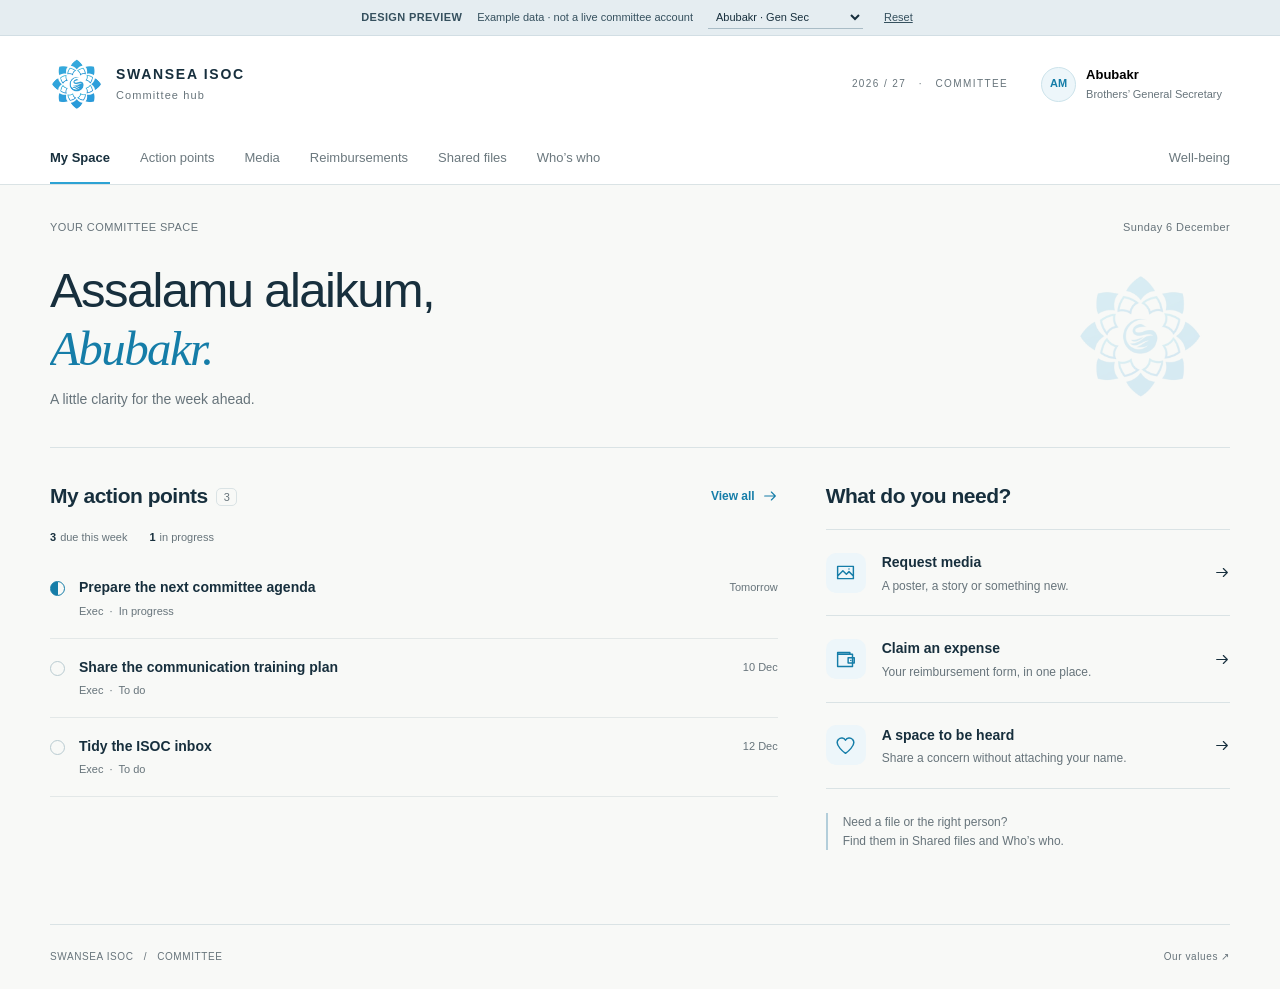
==== site/demo.html @ cf70d507 "Add tested public committee-hub V2 source and supplied artwork" ====
<!doctype html>
<html lang="en-GB">
<head>
<meta charset="utf-8"><meta name="viewport" content="width=device-width, initial-scale=1, viewport-fit=cover">
<meta name="theme-color" content="#172f3d"><meta name="robots" content="noindex,nofollow">
<meta name="description" content="Swansea ISOC committee workspace.">
<title>Committee hub · Swansea ISOC</title>
<link rel="icon" href="assets/favicon.png">
<link rel="stylesheet" href="hub.css?v=2">
<script>window.HUB_CONFIG = Object.freeze({mode:'demo',edition:'2026 / 27'});</script><script src="hub.js?v=2" defer></script>
</head>
<body>
<a class="skip" href="#main">Skip to content</a>
<div id="preview-bar" hidden></div>
<div id="app"><section class="loading"><img src="assets/isoc-emblem.png" alt="Swansea ISOC" width="80" height="80"><p>Opening your space…</p></section></div>
<dialog id="dialog" aria-labelledby="dialog-title"><div class="dialog-top"><span class="eyebrow" id="dialog-caption">SWANSEA ISOC</span><button class="icon-btn" id="close-dialog" aria-label="Close">×</button></div><div id="dialog-body"></div></dialog>
<div id="toast" class="toast" role="status" aria-live="polite" hidden></div>
<noscript><p class="no-script">Please enable JavaScript to use the committee hub.</p></noscript>
</body></html>
---- site/hub.css ----
:root{--ink:#172f3d;--muted:#67747b;--blue:#157da8;--sky:#2da3d4;--pale:#edf6fa;--paper:#f8f9f7;--line:#dae3e5;--white:#fff;--green:#347260;--red:#a04943;--amber:#8a6425;--font:'Aptos','Segoe UI',-apple-system,BlinkMacSystemFont,Arial,sans-serif;--radius:12px}
*{box-sizing:border-box}html{scroll-behavior:smooth}body{margin:0;color:var(--ink);font:15px/1.55 var(--font);background:var(--paper);-webkit-font-smoothing:antialiased}button,input,select,textarea{font:inherit}button,a,input,select,textarea{-webkit-tap-highlight-color:transparent}button{cursor:pointer}button:disabled{cursor:not-allowed;opacity:.6}button,a{touch-action:manipulation}a{color:inherit}a,button{outline-offset:4px}a:focus-visible,button:focus-visible,input:focus-visible,select:focus-visible,textarea:focus-visible{outline:3px solid #1d96c4;outline-offset:3px}[hidden]{display:none!important}h1,h2,h3,p{margin-top:0}h1{font-weight:500;line-height:1.1;letter-spacing:-1.6px}h2{font-size:21px;letter-spacing:-.5px;font-weight:600}h3{font-size:16px;font-weight:600}p{margin-bottom:14px}.ico{width:21px;height:21px;fill:none;stroke:currentColor;stroke-width:1.65;stroke-linecap:round;stroke-linejoin:round;flex-shrink:0}.wrap{width:min(1180px,calc(100% - 80px));margin:0 auto}.skip{position:absolute;top:-60px;left:20px;background:white;padding:12px;z-index:200}.skip:focus{top:10px}.eyebrow{font-size:10px;letter-spacing:1.9px;font-weight:700;text-transform:uppercase;color:var(--muted)}.muted{color:var(--muted)}.small{font-size:12px;color:var(--muted)}.loading{min-height:100vh;display:grid;align-content:center;justify-content:center;justify-items:center;gap:20px}.loading img{object-fit:contain}.preview-bar{background:#e5edf1;border-bottom:1px solid #d2dee4;color:#35505e;font-size:11px;min-height:34px;display:flex;align-items:center;justify-content:center;gap:15px;padding:6px 15px}.preview-bar strong{font-weight:700;letter-spacing:.35px}.preview-bar select{border:0;border-bottom:1px solid #a9bcc6;background:transparent;color:var(--ink);font-size:11px;padding:4px 19px 4px 4px;max-width:155px}.preview-bar button{border:0;background:none;font-size:11px;color:#35505e;text-decoration:underline}.brand-header{background:#fff;border-bottom:1px solid var(--line)}.masthead{height:96px;display:flex;justify-content:space-between;align-items:center;gap:25px}.brand{display:flex;align-items:center;gap:13px;text-decoration:none}.brand img{width:53px;height:53px;object-fit:contain}.brand strong{font-size:14px;letter-spacing:1.7px;display:block}.brand small{display:block;font-size:11px;letter-spacing:1.1px;color:var(--muted);margin-top:2px}.masthead-right{display:flex;align-items:center;gap:25px}.edition{font-size:10px;letter-spacing:1.4px;color:var(--muted)}.profile-btn{display:flex;align-items:center;gap:10px;border:none;background:none;padding:8px;text-align:left}.profile-btn strong{display:block;font-size:13px}.profile-btn small{display:block;color:var(--muted);font-size:11px}.avatar{width:35px;height:35px;border-radius:50%;display:inline-flex;align-items:center;justify-content:center;background:var(--pale);color:var(--blue);font-size:11px;font-weight:700;border:1px solid #cce3eb;flex-shrink:0}.nav{display:flex;align-items:center;gap:30px;min-height:52px}.nav a{text-decoration:none;font-size:13px;color:#6b787e;border-bottom:2px solid transparent;padding:16px 0 14px;white-space:nowrap}.nav a.active{color:var(--ink);border-color:var(--sky);font-weight:600}.nav a:hover{color:var(--blue)}.nav .right{margin-left:auto}.page{padding-top:34px;padding-bottom:60px;min-height:65vh}.breadcrumb{font-size:11px;color:var(--muted);letter-spacing:.4px;margin-bottom:24px;display:flex;justify-content:space-between;gap:15px}.greeting{position:relative;display:flex;justify-content:space-between;align-items:center;padding:4px 0 36px;border-bottom:1px solid var(--line);overflow:hidden}.greeting h1{font-size:clamp(34px,4vw,49px);max-width:720px;margin-bottom:13px}.greeting h1 span{color:var(--blue);display:block;font-family:Georgia,'Times New Roman',serif;font-style:italic;font-weight:400;margin-top:4px}.greeting p{color:var(--muted);font-size:14px;margin:0}.greeting-logo{width:130px;height:130px;opacity:.16;object-fit:contain;margin-right:25px}.home-grid{display:grid;grid-template-columns:minmax(0,1.8fr) minmax(270px,1fr);gap:48px;padding-top:32px}.section-top{display:flex;justify-content:space-between;align-items:center;gap:18px;margin-bottom:17px}.section-top h2{margin:0}.text-link{color:var(--blue);display:inline-flex;align-items:center;gap:7px;font-size:12px;font-weight:600;border:0;background:none;text-decoration:none;padding:6px 0;white-space:nowrap}.text-link .ico{width:16px;height:16px}.count{font-size:11px;font-weight:500;border:1px solid var(--line);border-radius:5px;padding:2px 7px;vertical-align:middle;margin-left:8px;color:var(--muted)}.tasks-summary{display:flex;gap:22px;color:var(--muted);font-size:11px;margin-bottom:13px}.tasks-summary strong{color:var(--ink);margin-right:4px;font-weight:600}.task-row{display:flex;align-items:flex-start;gap:14px;width:100%;border:0;border-bottom:1px solid #e3e8e8;text-align:left;background:transparent;padding:18px 0;color:var(--ink)}.task-row:hover .task-title{color:var(--blue)}.task-dot{width:15px;height:15px;border-radius:50%;border:1.5px solid #b9cbd1;flex-shrink:0;margin-top:4px}.task-dot.progress{border-color:var(--blue);background:linear-gradient(90deg,var(--blue) 50%,transparent 50%)}.task-dot.review{border-color:#af893c;background:#fcf0d6}.task-dot.done{border-color:var(--green);background:var(--green)}.task-title{font-size:14px;line-height:1.45;font-weight:600;display:block}.task-meta{font-size:11px;color:var(--muted);display:block;margin-top:5px}.task-copy{min-width:0;flex:1}.due{font-size:11px;white-space:nowrap;padding-top:2px;color:var(--muted)}.due.late{color:var(--red)}.shortcut-list{border-top:1px solid var(--line)}.shortcut{display:flex;align-items:center;gap:16px;padding:20px 0;border-bottom:1px solid var(--line);text-decoration:none}.shortcut:hover strong{color:var(--blue)}.shortcut-mark{display:flex;align-items:center;justify-content:center;width:40px;height:40px;flex-shrink:0;background:var(--pale);border-radius:10px;color:var(--blue)}.shortcut strong{font-size:14px;font-weight:600}.shortcut p{font-size:12px;color:var(--muted);margin:3px 0 0}.shortcut>.ico{margin-left:auto;width:16px}.aside-note{border-left:2px solid #b3ceda;margin-top:24px;padding-left:15px;font-size:12px;color:var(--muted)}.footer{padding:24px 0;border-top:1px solid var(--line);display:flex;justify-content:space-between;gap:20px;font-size:10px;letter-spacing:.6px;color:var(--muted)}.footer a{text-decoration:none}.page-heading{display:flex;justify-content:space-between;align-items:center;gap:24px;margin-bottom:26px}.page-heading h1{font-size:38px;margin-bottom:10px}.page-heading p{color:var(--muted);font-size:13px;margin:0;max-width:650px}.button{display:inline-flex;align-items:center;justify-content:center;gap:8px;padding:11px 18px;border:1px solid var(--blue);border-radius:7px;background:var(--blue);color:#fff;text-decoration:none;font-size:12px;font-weight:600;min-height:44px}.button .ico{width:17px;height:17px}.button.secondary{background:#fff;border-color:var(--line);color:var(--ink)}.button.tertiary{background:transparent;border-color:transparent;color:var(--muted)}.button.danger{background:#fff;color:var(--red);border-color:#dfbcb8}.button:hover:not(:disabled){filter:brightness(.96)}.tabs{display:flex;gap:24px;border-bottom:1px solid var(--line);margin-bottom:22px;overflow:auto}.tabs button{padding:12px 0;color:var(--muted);border:0;border-bottom:2px solid transparent;background:none;white-space:nowrap;font-size:13px;min-height:44px}.tabs button.active{color:var(--ink);border-color:var(--blue);font-weight:600}.toolbar{display:flex;align-items:center;gap:12px;margin-bottom:22px;flex-wrap:wrap}.searchbox{display:flex;align-items:center;gap:9px;flex:1;min-width:190px;padding:0 12px;background:#fff;border:1px solid var(--line);border-radius:7px}.searchbox input{padding:11px 0;border:0;outline:0;background:none;width:100%;color:var(--ink);font-size:13px}.searchbox .ico{width:17px;color:var(--muted)}select.control{background:#fff;border:1px solid var(--line);border-radius:7px;padding:11px 30px 11px 12px;color:var(--ink);font-size:12px;max-width:100%}.view-toggle{display:flex;border:1px solid var(--line);border-radius:7px;overflow:hidden;background:#fff}.view-toggle button{border:0;border-radius:0;padding:10px;background:#fff;min-height:42px;color:var(--muted)}.view-toggle button.active{background:var(--pale);color:var(--blue)}.view-toggle .ico{width:18px}.board{display:grid;grid-template-columns:repeat(4,minmax(0,1fr));gap:18px}.lane{border-top:2px solid #cbd6da;padding:14px 0}.lane.progress{border-color:var(--blue)}.lane.review{border-color:#b89956}.lane.done{border-color:var(--green)}.lane h2{font-size:13px;font-weight:600;letter-spacing:0;display:flex;justify-content:space-between;margin-bottom:16px}.lane h2 span{color:var(--muted);font-size:11px;font-weight:400}.task-card{display:block;background:#fff;border:1px solid var(--line);border-radius:9px;text-align:left;width:100%;padding:16px;margin-bottom:12px;color:var(--ink)}.task-card:hover{border-color:#9abdcf;box-shadow:0 3px 12px #12354808}.task-card .eyebrow{font-size:9px;letter-spacing:1px}.task-card h3{font-size:13px;line-height:1.5;margin:8px 0 16px}.task-card-bottom{display:flex;align-items:center;justify-content:space-between;gap:8px}.task-card-bottom .avatar{width:26px;height:26px;font-size:9px}.blocker{font-size:10px;background:#fff4e4;color:#7f5b2a;padding:5px 7px;margin:10px 0;border-radius:4px}.empty-lane{font-size:12px;color:#93a0a7;padding:15px 0}.empty{padding:35px;border:1px dashed #cdd9df;border-radius:10px;color:var(--muted);text-align:center;font-size:13px}.empty h3{color:var(--ink);margin-bottom:8px}.action-list{background:#fff;border:1px solid var(--line);border-radius:10px;padding:0 20px}.action-list .task-row:last-child{border:0}.badge{display:inline-flex;align-items:center;border-radius:4px;background:#edf1f3;color:#506975;font-size:10px;font-weight:500;padding:3px 7px}.badge.review{background:#fff0d8;color:#8a652b}.badge.done{background:#e9f4ee;color:#327461}.badge.progress{background:#eaf4fb;color:#217da4}.panel{background:white;border:1px solid var(--line);border-radius:var(--radius);padding:26px}.panel p:last-child{margin-bottom:0}.split{display:grid;grid-template-columns:minmax(0,1.6fr) minmax(260px,1fr);gap:28px}.panel h2{font-size:20px}.note{font-size:12px;border-left:2px solid #9fc6d6;padding:9px 13px;color:#4c6875;background:#f3f8fa;margin:18px 0}.note.warn{border-color:#b79860;background:#fff8ed;color:#795e36}.note p{margin:0}.form-frame{border:0;width:100%;height:1050px;background:white;border-radius:8px}.embed-head{display:flex;justify-content:space-between;align-items:center;gap:20px;margin-bottom:20px}.embed-head h2{margin:0}.embedded{padding:20px;min-height:500px}.resource-row{display:flex;align-items:center;gap:13px;padding:16px 0;border-bottom:1px solid var(--line)}.resource-row:last-child{border:0}.resource-row p{font-size:12px;margin:4px 0 0;color:var(--muted)}.resource-row h3{font-size:13px;margin:0}.resource-row .button{margin-left:auto;font-size:11px;padding:8px 12px}.document-icon{display:flex;align-items:center;justify-content:center;background:#edf5f7;color:var(--blue);width:38px;height:44px;flex-shrink:0;border:1px solid #d5e5ec;border-radius:6px}.form-grid{display:grid;grid-template-columns:1fr 1fr;gap:18px}.field.full{grid-column:1/-1}label{display:block;font-size:12px;font-weight:600;margin-bottom:7px;color:var(--ink)}input.field-input,textarea.field-input,select.field-input{display:block;width:100%;border:1px solid #cad6dc;border-radius:7px;background:white;color:var(--ink);padding:11px;font-size:13px}textarea.field-input{resize:vertical;min-height:110px;line-height:1.6}.field-input:disabled{background:#f2f5f6;color:#758791}.help-text{font-size:11px;margin:5px 0 0;color:var(--muted)}.form-actions{display:flex;justify-content:flex-end;gap:10px;margin-top:24px}.privacy{display:flex;align-items:flex-start;gap:12px;font-size:12px;padding:16px;background:#eff6f3;color:#3e6857;border-radius:8px;margin-bottom:24px}.privacy p{margin:0}.finance-stats{display:flex;gap:45px;border-bottom:1px solid var(--line);padding-bottom:22px;margin-bottom:24px}.finance-stats strong{display:block;font-size:27px;font-weight:500}.finance-stats span{font-size:11px;color:var(--muted)}.simple-table{width:100%;border-collapse:collapse;font-size:12px}.simple-table th{text-align:left;font-size:10px;text-transform:uppercase;letter-spacing:1px;color:var(--muted);font-weight:600;padding:12px 10px;border-bottom:1px solid var(--line)}.simple-table td{padding:16px 10px;border-bottom:1px solid #edf0f0}.table-scroll{overflow-x:auto}.status-choice{border:1px solid var(--line);background:white;border-radius:5px;padding:6px;font-size:11px;max-width:130px}.folder-grid{display:grid;grid-template-columns:repeat(4,minmax(0,1fr));gap:16px;margin-bottom:28px}.folder{border:1px solid var(--line);background:#fff;border-radius:10px;padding:20px;text-align:left;color:var(--ink);min-height:130px}.folder>.ico{color:#74aac2;width:28px;height:28px}.folder strong{display:block;font-size:13px;margin-top:12px}.folder small{display:block;color:var(--muted);font-size:11px;margin-top:4px}.folder.active{background:var(--pale);border-color:#9ac8da}.file-grid{display:grid;grid-template-columns:repeat(3,minmax(0,1fr));gap:18px}.file-tile{border:1px solid var(--line);background:#fff;border-radius:9px;overflow:hidden;text-align:left;padding:0;color:var(--ink)}.file-thumb{background:var(--pale);height:130px;display:flex;align-items:center;justify-content:center;position:relative}.file-thumb .ico{width:35px;height:35px;color:#6ea4bb}.file-tile .file-name{padding:14px;font-size:13px;display:block}.file-tile small{display:block;color:var(--muted);font-size:11px;margin-top:5px}.crumbs{display:flex;gap:10px;align-items:center;margin-bottom:24px;font-size:12px}.crumbs button{border:0;background:none;padding:5px;color:var(--blue)}.people-grid{display:grid;grid-template-columns:repeat(3,minmax(0,1fr));gap:20px}.person{border-top:2px solid #c5dce7;background:#fff;padding:24px;border-radius:0 0 8px 8px}.person h2{font-size:17px;margin:16px 0 3px}.person .role{color:var(--blue);font-size:12px;margin-bottom:16px}.person p{font-size:12px;color:var(--muted)}.person ul{padding-left:16px;font-size:12px;color:#4f646e}.value-list{display:grid;grid-template-columns:repeat(2,minmax(0,1fr));gap:26px}.value{padding:24px 0;border-top:1px solid var(--line)}.value span{font-family:Georgia,serif;font-size:25px;color:#8eb4c4}.value h2{font-size:20px;margin:15px 0 10px}.value p{color:var(--muted);font-size:14px;max-width:440px}.wellbeing-intro h2{font-family:Georgia,serif;font-weight:400;font-size:29px;line-height:1.3}.wellbeing-intro p{font-size:13px;color:var(--muted)}.inbox-message{border:1px solid var(--line);border-radius:9px;padding:22px;margin-bottom:14px;background:#fff}.inbox-message .message-text{white-space:pre-wrap;font-size:14px;overflow-wrap:anywhere;margin-top:14px}.inbox-message .message-meta{display:flex;justify-content:space-between;font-size:11px;color:var(--muted)}.checklist{list-style:none;padding:0}.checklist li{display:flex;align-items:flex-start;gap:10px;padding:9px 0;font-size:13px}.checklist input{width:17px;height:17px;accent-color:var(--blue)}dialog{border:1px solid #d7e1e5;border-radius:15px;width:620px;max-width:calc(100vw - 28px);max-height:90dvh;padding:26px;color:var(--ink);box-shadow:0 24px 90px #0f29353b}dialog::backdrop{background:#102a3c70;backdrop-filter:blur(3px)}.dialog-top{display:flex;align-items:center;justify-content:space-between;margin-bottom:22px}.icon-btn{width:38px;height:38px;border:0;border-radius:50%;background:#f0f4f5;color:var(--ink);font-size:24px;line-height:1}.dialog-top .eyebrow{max-width:80%}dialog h2{font-size:27px;line-height:1.2;font-weight:500}.dialog-info{display:flex;gap:18px;flex-wrap:wrap;font-size:12px;color:var(--muted);margin:16px 0 22px}.dialog-info strong{color:var(--ink);display:block;font-size:12px}.dialog-divider{border:0;border-top:1px solid var(--line);margin:23px 0}.task-notes{border-left:2px solid #d5e3e9;padding-left:14px;font-size:12px;color:var(--muted);margin:16px 0}.task-notes strong{color:var(--ink);font-size:11px}.task-notes p{white-space:pre-wrap;overflow-wrap:anywhere;margin:4px 0}.toast{position:fixed;bottom:25px;left:50%;transform:translateX(-50%);max-width:calc(100vw - 32px);background:var(--ink);color:#fff;border-radius:7px;padding:12px 19px;font-size:12px;z-index:999;box-shadow:0 8px 30px #1233;min-width:200px;text-align:center}.mobile-nav{display:none}.auth-shell{min-height:100vh;display:flex;align-items:center;justify-content:center;padding:24px}.auth-panel{width:440px;padding:38px;background:white;border:1px solid var(--line);border-top:3px solid var(--sky);border-radius:12px}.auth-panel img{width:70px;height:70px;margin-bottom:25px}.auth-panel h1{font-size:34px;margin-bottom:15px}.auth-panel>p{font-size:14px;color:var(--muted)}.auth-panel .button{width:100%;margin-top:10px}.auth-panel small{display:block;margin-top:20px;color:var(--muted);font-size:11px}.menu-list{display:grid;gap:10px}.menu-list a{display:flex;gap:12px;align-items:center;border-bottom:1px solid var(--line);padding:15px;text-decoration:none}.sr-only{position:absolute;width:1px;height:1px;padding:0;margin:-1px;overflow:hidden;clip:rect(0,0,0,0);white-space:nowrap;border:0}.no-script{padding:35px;text-align:center}.loading-inline{color:var(--muted);font-size:13px;padding:30px}.link-state{display:flex;align-items:center;gap:7px;font-size:10px;color:var(--muted)}.state-dot{height:6px;width:6px;border-radius:50%;background:#7fa78d;display:inline-block}.gate-note{font-size:12px;margin-top:15px;padding:12px;background:#f5f7f8;border-radius:6px}.demo-note{font-size:11px;color:var(--muted);padding:10px 0;margin-bottom:14px}.profile-menu{display:grid;gap:12px}.profile-menu .button{width:100%}.financial-snapshot{border-left:2px solid #b9ced8;padding-left:15px}.mail-row{display:flex;align-items:flex-start;gap:14px;padding:17px 0;border-bottom:1px solid var(--line)}
@media(min-width:1500px){.wrap{width:min(1230px,calc(100% - 100px))}.greeting{padding-bottom:45px}.home-grid{gap:65px}}
@media(max-width:1000px){.wrap{width:calc(100% - 48px)}.nav{gap:23px}.nav a{font-size:12px}.edition{display:none}.home-grid{gap:28px;grid-template-columns:minmax(0,1.5fr) minmax(235px,1fr)}.board{grid-template-columns:repeat(2,minmax(0,1fr))}.people-grid{grid-template-columns:repeat(2,minmax(0,1fr))}.split{grid-template-columns:minmax(0,1.5fr) minmax(240px,1fr)}.folder-grid{grid-template-columns:repeat(2,minmax(0,1fr))}}
@media(max-width:700px){.wrap{width:calc(100% - 36px)}.masthead{height:80px}.brand img{width:43px;height:43px}.brand strong{font-size:12px}.brand small{font-size:10px}.masthead-right{gap:8px}.profile-btn{padding:4px}.profile-btn .profile-copy{display:none}.brand{gap:9px}.nav{display:none}.page{padding:24px 0 100px}.breadcrumb{margin-bottom:22px;font-size:10px}.greeting{padding:1px 0 28px}.greeting h1{font-size:35px;letter-spacing:-1.1px;margin-bottom:15px;line-height:1.12}.greeting p{font-size:12px;max-width:240px}.greeting-logo{position:absolute;width:92px;height:92px;right:-18px;top:0;opacity:.1;margin:0}.home-grid{grid-template-columns:1fr;gap:34px;padding-top:27px}.section-top{margin-bottom:13px}.section-top h2{font-size:20px}.task-row{padding:16px 0;gap:11px}.task-title{font-size:13px}.task-meta{font-size:10px}.due{font-size:10px}.shortcut{padding:17px 0}.shortcut p{font-size:11px}.aside-note{display:none}.footer{margin-bottom:75px;padding:18px 0;font-size:9px}.mobile-nav{position:fixed;bottom:0;left:0;right:0;display:grid;grid-template-columns:repeat(4,1fr);border-top:1px solid var(--line);background:#fff;z-index:40;padding:7px 10px calc(8px + env(safe-area-inset-bottom))}.mobile-nav a,.mobile-nav button{display:flex;align-items:center;justify-content:center;flex-direction:column;gap:4px;border:0;background:none;text-decoration:none;font-size:10px;color:#74828a;padding:4px;min-height:47px}.mobile-nav a.active{color:var(--blue);font-weight:600}.mobile-nav .ico{width:21px;height:21px}.page-heading{align-items:flex-start;gap:15px;margin-bottom:22px;flex-wrap:wrap}.page-heading h1{font-size:32px}.page-heading p{font-size:12px}.page-heading .button{font-size:11px;padding:10px 14px}.tabs{gap:22px}.tabs button{font-size:12px}.toolbar{gap:9px}.searchbox{width:100%;flex-basis:100%}.control{flex:1;min-width:0}.board{gap:15px;grid-template-columns:1fr}.lane{padding-top:12px}.lane:has(.empty-lane){display:none}.task-card{padding:16px}.task-card h3{font-size:14px}.panel{padding:19px}.split{grid-template-columns:1fr}.form-grid{grid-template-columns:1fr}.field.full{grid-column:1}.form-frame{height:1180px}.embedded{padding:12px}.embed-head h2{font-size:17px}.embed-head{gap:10px}.embed-head .button{padding:9px 10px;font-size:10px}.folder-grid{gap:11px}.folder{padding:16px;min-height:115px}.folder strong{font-size:12px}.file-grid{grid-template-columns:repeat(2,minmax(0,1fr))}.file-thumb{height:110px}.file-tile .file-name{font-size:12px;padding:11px}.people-grid{grid-template-columns:1fr;gap:18px}.value-list{grid-template-columns:1fr;gap:0}.wellbeing-intro{max-width:550px}.wellbeing-intro h2{font-size:26px}.form-actions{flex-wrap:wrap}.form-actions .button{flex:1}.toast{bottom:92px}.finance-stats{gap:25px}.finance-stats strong{font-size:24px}.preview-bar{gap:7px;font-size:9px;flex-wrap:wrap;padding:4px 8px}.preview-bar select{font-size:10px;max-width:155px}.preview-bar .sample-label{display:none}dialog{padding:20px;max-height:88dvh}dialog h2{font-size:23px}.auth-panel{padding:28px}.empty{padding:25px}.simple-table{min-width:540px}.person p{font-size:13px}.task-card-bottom .avatar{width:28px;height:28px}.table-scroll{max-width:calc(100vw - 76px)}}
@media(prefers-reduced-motion:reduce){html{scroll-behavior:auto}*,*:before,*:after{animation:none!important;transition:none!important}}
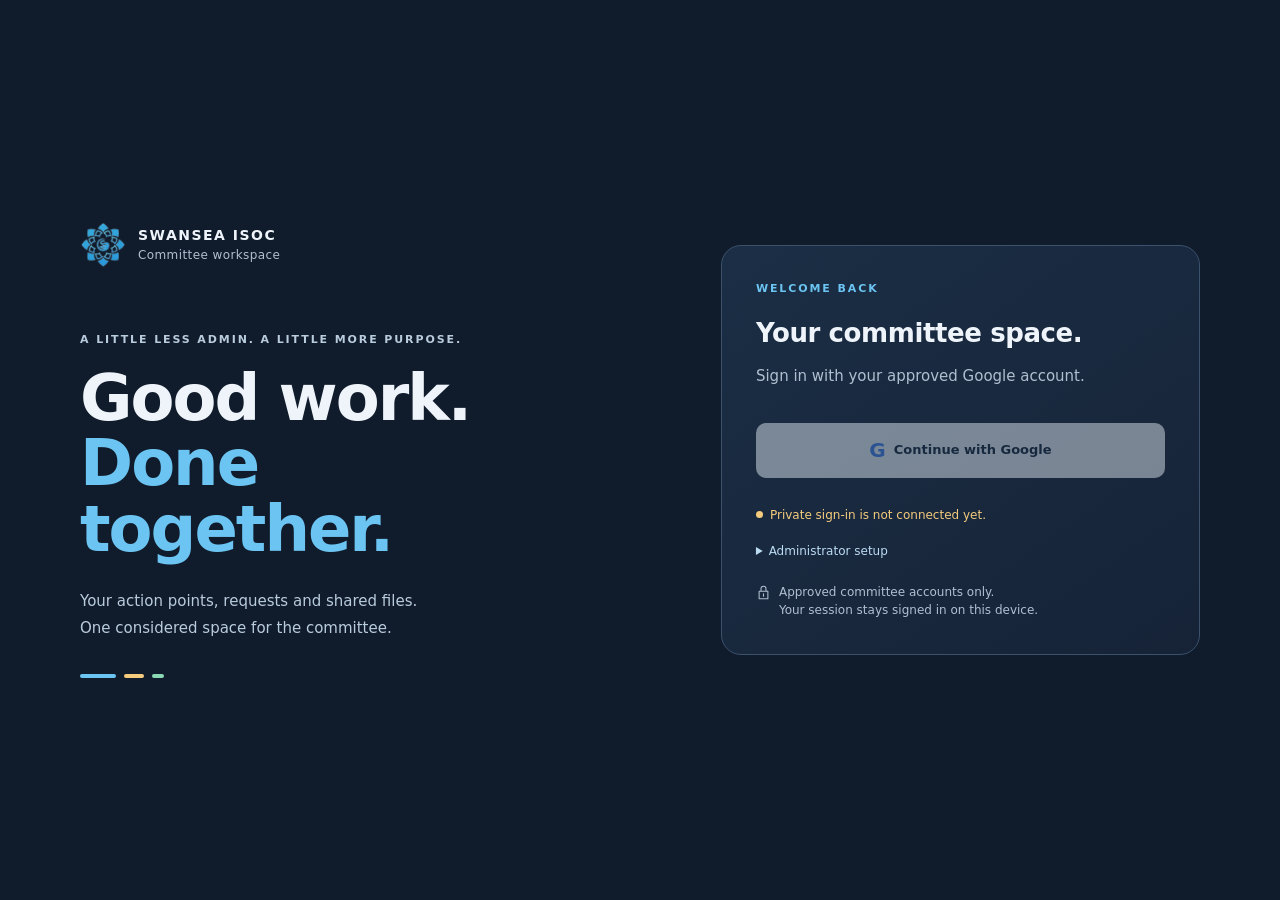
==== commit a9a9d3ff: "Add tested dark workspace and private service source; live connections still required" ====
--- a/site/demo.html
+++ b/site/demo.html
@@ -1,19 +1 @@
-<!doctype html>
-<html lang="en-GB">
-<head>
-<meta charset="utf-8"><meta name="viewport" content="width=device-width, initial-scale=1, viewport-fit=cover">
-<meta name="theme-color" content="#172f3d"><meta name="robots" content="noindex,nofollow">
-<meta name="description" content="Swansea ISOC committee workspace.">
-<title>Committee hub · Swansea ISOC</title>
-<link rel="icon" href="assets/favicon.png">
-<link rel="stylesheet" href="hub.css?v=2">
-<script>window.HUB_CONFIG = Object.freeze({mode:'demo',edition:'2026 / 27'});</script><script src="hub.js?v=2" defer></script>
-</head>
-<body>
-<a class="skip" href="#main">Skip to content</a>
-<div id="preview-bar" hidden></div>
-<div id="app"><section class="loading"><img src="assets/isoc-emblem.png" alt="Swansea ISOC" width="80" height="80"><p>Opening your space…</p></section></div>
-<dialog id="dialog" aria-labelledby="dialog-title"><div class="dialog-top"><span class="eyebrow" id="dialog-caption">SWANSEA ISOC</span><button class="icon-btn" id="close-dialog" aria-label="Close">×</button></div><div id="dialog-body"></div></dialog>
-<div id="toast" class="toast" role="status" aria-live="polite" hidden></div>
-<noscript><p class="no-script">Please enable JavaScript to use the committee hub.</p></noscript>
-</body></html>
+<!doctype html><html lang="en-GB"><head><meta charset="utf-8"><meta name="viewport" content="width=device-width,initial-scale=1"><meta name="robots" content="noindex,nofollow"><meta http-equiv="refresh" content="0;url=./"><title>Committee hub · Swansea ISOC</title></head><body><a href="./">Open the committee hub</a></body></html>
